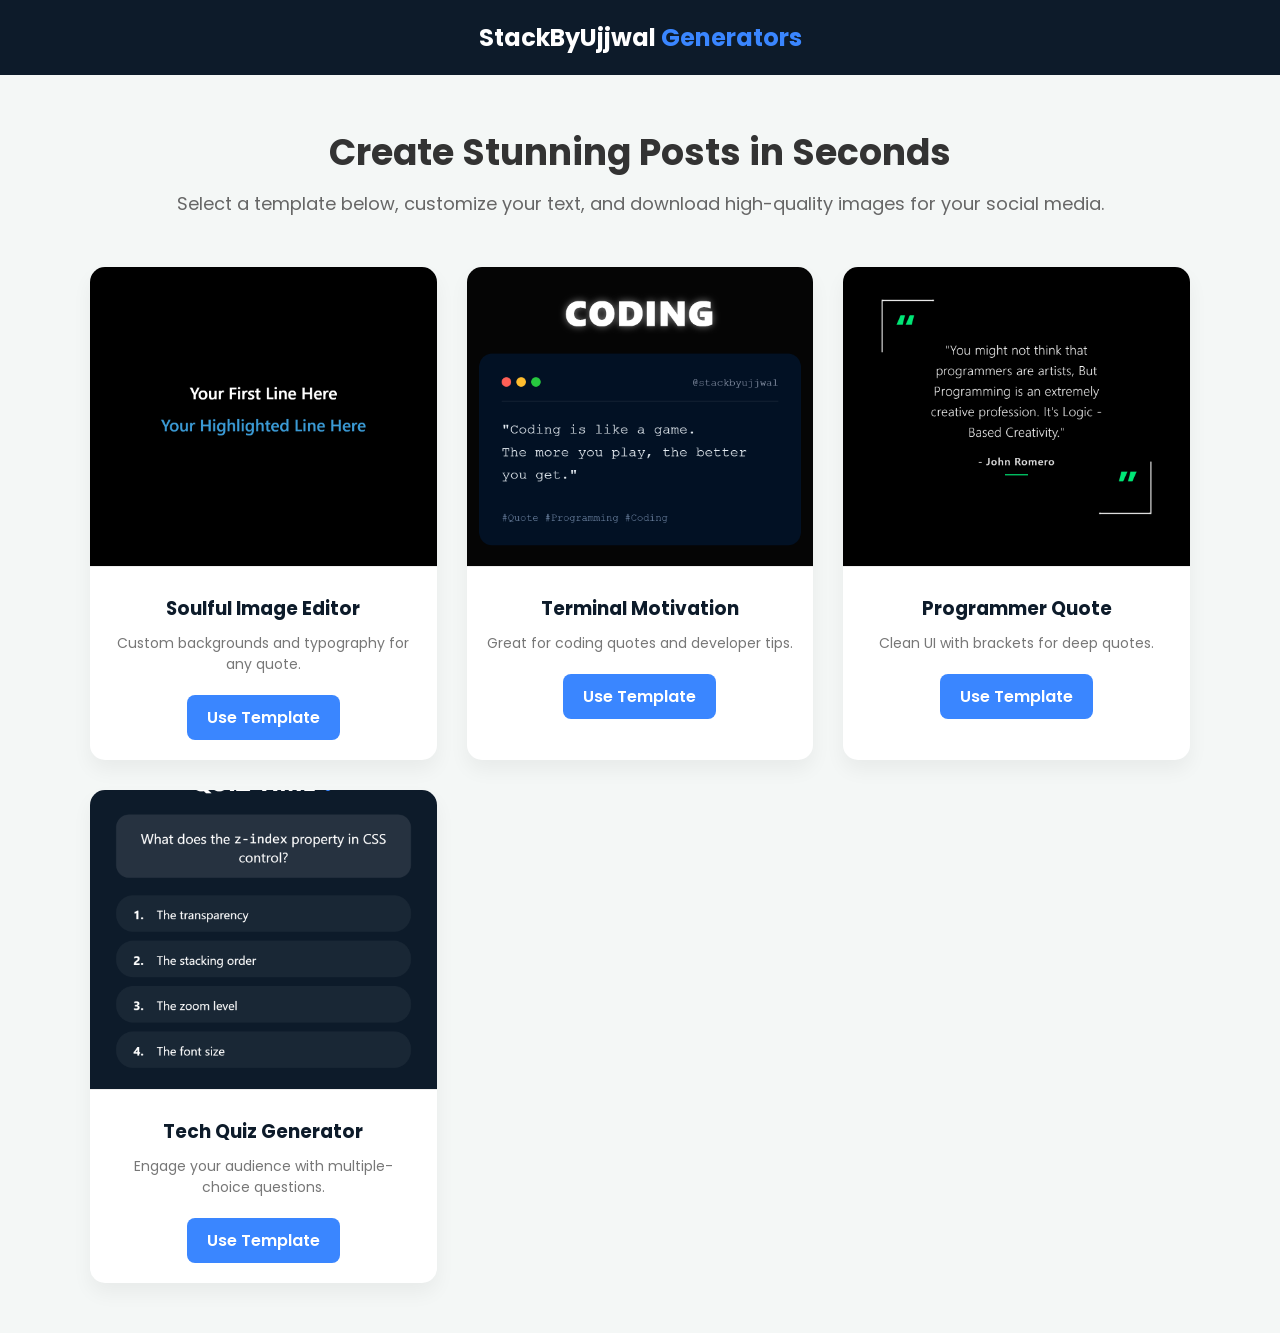
==== index.html @ 5c138852 "Add files via upload" ====
<!DOCTYPE html>
<html lang="en">
<head>
    <meta charset="UTF-8">
    <meta name="viewport" content="width=device-width, initial-scale=1.0">
    <title>StackByUjjwal - Best Post Generator</title>
    <link rel="stylesheet" href="css/style.css">
    <link href="https://fonts.googleapis.com/css2?family=Poppins:wght@400;600;700&display=swap" rel="stylesheet">
</head>
<body>

    <header class="navbar">
        <div class="logo">StackByUjjwal <span>Generators</span></div>
    </header>

    <div class="hero">
        <h1>Create Stunning Posts in Seconds</h1>
        <p>Select a template below, customize your text, and download high-quality images for your social media.</p>
    </div>

    <div class="templates-grid">

         <div class="card">
            <img src="images/preview-soulful.png" alt="Soulful Template">
            <div class="card-content">
                <h3>Soulful Image Editor</h3>
                <p>Custom backgrounds and typography for any quote.</p>
                <a href="templates/soulful.html" class="btn">Use Template</a>
            </div>
        </div>
        
        <div class="card">
            <img src="images/preview-terminal.png" alt="Terminal Template">
            <div class="card-content">
                <h3>Terminal Motivation</h3>
                <p>Great for coding quotes and developer tips.</p>
                <a href="templates/terminal.html" class="btn">Use Template</a>
            </div>
        </div>

        <div class="card">
            <img src="images/preview-quote.png" alt="Quote Template">
            <div class="card-content">
                <h3>Programmer Quote</h3>
                <p>Clean UI with brackets for deep quotes.</p>
                <a href="templates/quote.html" class="btn">Use Template</a>
            </div>
        </div>

        <div class="card">
            <img src="images/preview-quiz.png" alt="Quiz Template">
            <div class="card-content">
                <h3>Tech Quiz Generator</h3>
                <p>Engage your audience with multiple-choice questions.</p>
                <a href="templates/quiz.html" class="btn">Use Template</a>
            </div>
        </div>

       
    </div>

</body>
</html>
---- css/style.css ----
* {
    margin: 0;
    padding: 0;
    box-sizing: border-box;
    font-family: 'Poppins', sans-serif;
}

body {
    background-color: #f4f7f6;
    color: #333;
}

.navbar {
    background-color: #0d1b2a;
    padding: 20px 50px;
    color: white;
    text-align: center;
}

.navbar .logo {
    font-size: 24px;
    font-weight: 700;
}

.navbar span {
    color: #3a86ff;
}

.hero {
    text-align: center;
    padding: 50px 20px;
}

.hero h1 {
    font-size: 36px;
    margin-bottom: 10px;
}

.hero p {
    color: #666;
    font-size: 18px;
}

.templates-grid {
    display: grid;
    grid-template-columns: repeat(auto-fit, minmax(280px, 1fr));
    gap: 30px;
    padding: 0 50px 50px;
    max-width: 1200px;
    margin: 0 auto;
}

.card {
    background: white;
    border-radius: 15px;
    overflow: hidden;
    box-shadow: 0 10px 20px rgba(0,0,0,0.05);
    transition: transform 0.3s ease;
}

.card:hover {
    transform: translateY(-5px);
}

.card img {
    width: 100%;
    height: 300px;
    object-fit: cover;
    border-bottom: 1px solid #eee;
}

.card-content {
    padding: 20px;
    text-align: center;
}

.card-content h3 {
    margin-bottom: 10px;
    color: #0d1b2a;
}

.card-content p {
    font-size: 14px;
    color: #777;
    margin-bottom: 20px;
}

.btn {
    display: inline-block;
    background-color: #3a86ff;
    color: white;
    text-decoration: none;
    padding: 10px 20px;
    border-radius: 8px;
    font-weight: 600;
    transition: 0.3s;
}

.btn:hover {
    background-color: #256ce1;
}
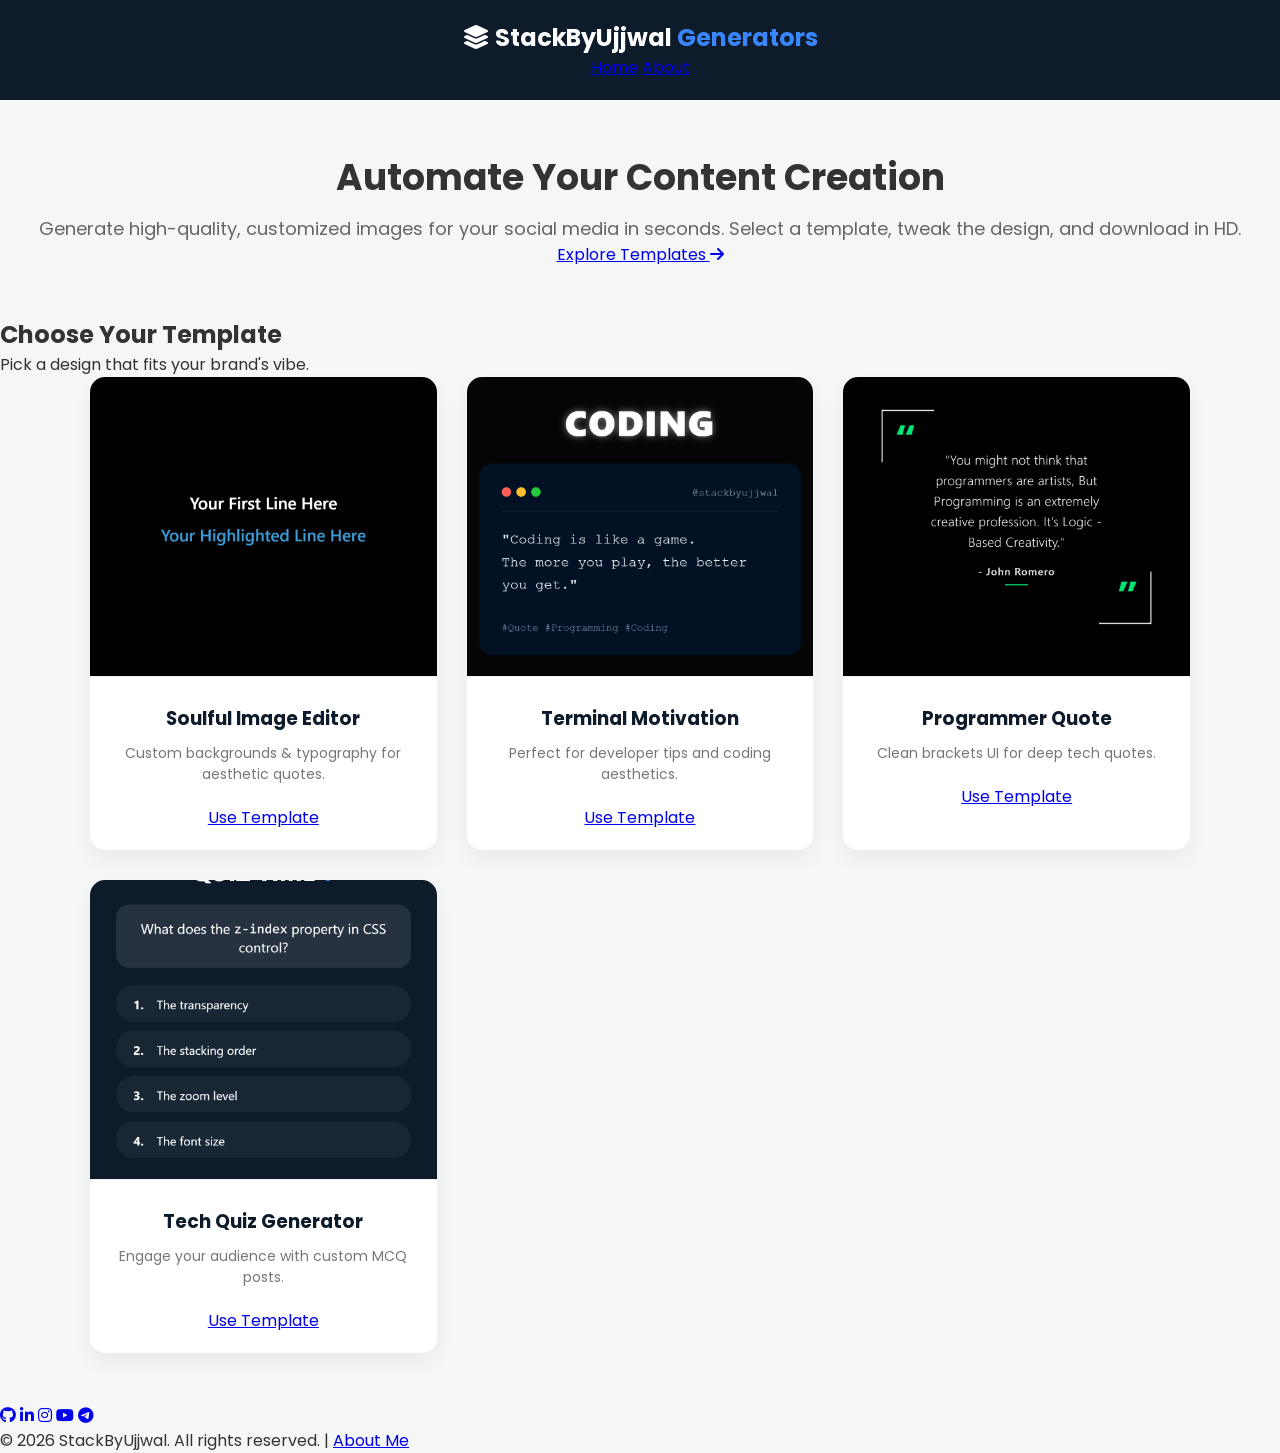
==== commit 2988aec3: "Update index.html" ====
--- a/index.html
+++ b/index.html
@@ -3,29 +3,43 @@
 <head>
     <meta charset="UTF-8">
     <meta name="viewport" content="width=device-width, initial-scale=1.0">
-    <title>StackByUjjwal - Best Post Generator</title>
+    <title>StackByUjjwal - Pro Post Generator</title>
     <link rel="stylesheet" href="css/style.css">
-    <link href="https://fonts.googleapis.com/css2?family=Poppins:wght@400;600;700&display=swap" rel="stylesheet">
+    <link href="https://fonts.googleapis.com/css2?family=Poppins:wght@300;400;600;700&display=swap" rel="stylesheet">
+    <link rel="stylesheet" href="https://cdnjs.cloudflare.com/ajax/libs/font-awesome/6.4.0/css/all.min.css">
 </head>
 <body>
 
     <header class="navbar">
-        <div class="logo">StackByUjjwal <span>Generators</span></div>
+        <div class="logo">
+            <i class="fa-solid fa-layer-group"></i> StackByUjjwal <span>Generators</span>
+        </div>
+        <nav class="nav-links">
+            <a href="index.html" class="active">Home</a>
+            <a href="about.html">About</a>
+        </nav>
     </header>
 
     <div class="hero">
-        <h1>Create Stunning Posts in Seconds</h1>
-        <p>Select a template below, customize your text, and download high-quality images for your social media.</p>
+        <div class="hero-content">
+            <h1>Automate Your <span>Content Creation</span></h1>
+            <p>Generate high-quality, customized images for your social media in seconds. Select a template, tweak the design, and download in HD.</p>
+            <a href="#templates" class="btn-primary">Explore Templates <i class="fa-solid fa-arrow-right"></i></a>
+        </div>
+    </div>
+
+    <div id="templates" class="section-title">
+        <h2>Choose Your Template</h2>
+        <p>Pick a design that fits your brand's vibe.</p>
     </div>
 
     <div class="templates-grid">
-
          <div class="card">
             <img src="images/preview-soulful.png" alt="Soulful Template">
             <div class="card-content">
                 <h3>Soulful Image Editor</h3>
-                <p>Custom backgrounds and typography for any quote.</p>
-                <a href="templates/soulful.html" class="btn">Use Template</a>
+                <p>Custom backgrounds & typography for aesthetic quotes.</p>
+                <a href="templates/soulful.html" class="btn-outline">Use Template</a>
             </div>
         </div>
         
@@ -33,8 +47,8 @@
             <img src="images/preview-terminal.png" alt="Terminal Template">
             <div class="card-content">
                 <h3>Terminal Motivation</h3>
-                <p>Great for coding quotes and developer tips.</p>
-                <a href="templates/terminal.html" class="btn">Use Template</a>
+                <p>Perfect for developer tips and coding aesthetics.</p>
+                <a href="templates/terminal.html" class="btn-outline">Use Template</a>
             </div>
         </div>
 
@@ -42,8 +56,8 @@
             <img src="images/preview-quote.png" alt="Quote Template">
             <div class="card-content">
                 <h3>Programmer Quote</h3>
-                <p>Clean UI with brackets for deep quotes.</p>
-                <a href="templates/quote.html" class="btn">Use Template</a>
+                <p>Clean brackets UI for deep tech quotes.</p>
+                <a href="templates/quote.html" class="btn-outline">Use Template</a>
             </div>
         </div>
 
@@ -51,13 +65,26 @@
             <img src="images/preview-quiz.png" alt="Quiz Template">
             <div class="card-content">
                 <h3>Tech Quiz Generator</h3>
-                <p>Engage your audience with multiple-choice questions.</p>
-                <a href="templates/quiz.html" class="btn">Use Template</a>
+                <p>Engage your audience with custom MCQ posts.</p>
+                <a href="templates/quiz.html" class="btn-outline">Use Template</a>
             </div>
         </div>
-
-       
     </div>
 
+   <footer class="footer">
+        <div class="footer-content">
+            <div class="footer-social-links">
+                <a href="https://github.com/StackByUjjwal" target="_blank" title="GitHub"><i class="fab fa-github"></i></a>
+                <a href="https://linkedin.com/in/StackByUjjwal" target="_blank" title="LinkedIn"><i class="fab fa-linkedin-in"></i></a>
+                <a href="https://instagram.com/StackByUjjwal" target="_blank" title="Instagram"><i class="fab fa-instagram"></i></a>
+                <a href="https://youtube.com/@StackByUjjwal" target="_blank" title="YouTube"><i class="fab fa-youtube"></i></a>
+                <a href="https://t.me/Stackbyujjwal_tech" target="_blank" title="Telegram"><i class="fab fa-telegram-plane"></i></a>
+            </div>
+            <p class="footer-copyright">
+                &copy; 2026 StackByUjjwal. All rights reserved. | <a href="about.html">About Me</a>
+            </p>
+        </div>
+    </footer>
+
 </body>
-</html>+</html>
